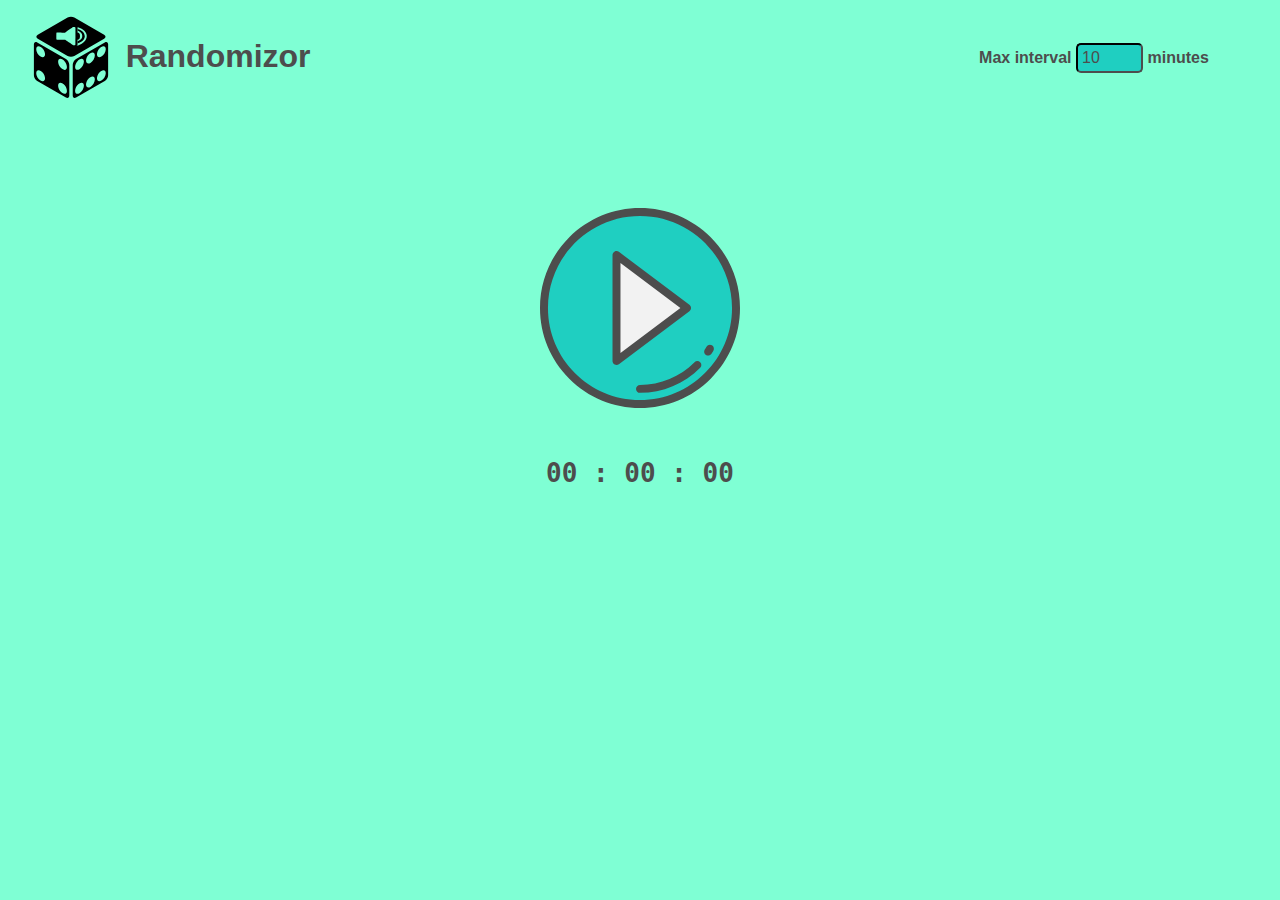
==== index.html @ 1fad6d14 "Fix logos.js in index.html" ====
<!DOCTYPE html>
<html lang="en">
<head>
    <meta charset="UTF-8">
    <meta http-equiv="X-UA-Compatible" content="IE=edge">
    <meta name="viewport" content="width=device-width, initial-scale=1.0">
    <title>Randomizor</title>
    <link rel="shortcut icon" href="./vectors/websiteLogo2.svg"/>

    <link rel="stylesheet" href="style.css"/>

    <script src="./javascript/dataBase.js" defer></script>
    <script src="./javascript/logos.js" defer></script>
    <script src="./javascript/AudioPlayer.js" defer></script>
    <script src="./javascript/main.js" defer></script>
    
</head>

<body>
    <div id="pageHead">
        <div id="leftBlock">
            <svg id="websiteLogo" width="368.64pt" height="368.64pt" viewBox="0 0 368.64 368.64">
                <path id="shape0" transform="matrix(0.72 0 0 0.72 47.52432 32.23008)" fill="#000000" stroke="#000000" stroke-opacity="0" stroke-width="7.83" stroke-linecap="square" stroke-linejoin="bevel" d="M189.754 0C183.578 0 177.401 1.384 172.617 4.152L19.864 92.512C10.294 98.048 10.294 106.802 19.864 112.338L172.617 200.698C182.187 206.234 197.32 206.234 206.889 200.698L359.642 112.338C369.212 106.803 369.212 98.048 359.642 92.513L206.889 4.153C202.104 1.383 195.929 -1.42109e-14 189.754 0ZM213.51 55.2793C220.154 54.4161 213.756 53.3803 225.494 53.736C281.739 68.7347 290.674 124.321 223.619 148.486C220.005 148.031 216.212 145.458 213.444 143.497C209.857 146.322 205.118 147.097 200.838 145.625C187.351 136.92 180.614 131.61 160.213 118.353C153.212 118.339 152.615 117.808 134.9 118.385C110.659 118.681 116.971 116.296 115.032 113.957C115.167 95.3742 114.836 97.948 115.032 88.4311C116.039 83.2369 112.438 79.4541 124.159 80.7032C125.842 79.9943 140.529 81.817 159.244 81.486C180.965 66.3302 192.904 58.6962 199.917 53.1268C207.614 50.8455 213.215 55.3 213.51 55.2793ZM9.664 129.076C3.911 128.921 0 133.412 0 141.356L0 299.052C0 310.104 7.57 323.215 17.14 328.742L164.07 413.59C173.64 419.116 181.21 414.746 181.21 403.695L181.21 245.996C181.21 234.944 173.64 221.836 164.07 216.308L17.14 131.461C14.45 129.906 11.915 129.134 9.664 129.074ZM370.437 129.078C368.187 129.138 365.654 129.908 362.963 131.463L216.028 216.31C206.458 221.837 198.888 234.948 198.888 246L198.888 403.7C198.888 414.75 206.458 419.118 216.028 413.59L362.964 328.746C372.534 323.219 380.101 310.11 380.101 299.058L380.101 141.358C380.101 133.416 376.191 128.926 370.437 129.08ZM23.291 151.006C30.2579 150.523 38.8617 155.47 45.8455 163.975C52.8293 172.479 57.126 183.242 57.109 192.189C57.1184 201.133 52.8319 206.923 45.8664 207.374C38.9009 207.825 30.3164 202.868 23.351 194.375C16.3856 185.881 12.0993 175.142 12.109 166.209C12.0924 157.28 16.3534 151.487 23.291 151.006ZM356.811 151.006C363.749 151.487 368.011 157.28 367.994 166.209C367.979 180.013 357.91 197.001 345.494 204.169C333.078 211.337 323.009 205.976 322.994 192.189C322.977 183.242 327.274 172.479 334.258 163.975C341.241 155.47 349.845 150.523 356.812 151.006ZM300.811 183.338C307.749 183.819 312.011 189.612 311.994 198.541C311.979 212.345 301.91 229.333 289.494 236.501C277.078 243.669 267.009 238.308 266.994 224.521C266.977 215.574 271.274 204.811 278.258 196.307C285.241 187.802 293.845 182.855 300.812 183.338ZM135.291 215.67C142.258 215.187 150.861 220.135 157.845 228.639C164.828 237.144 169.125 247.906 169.108 256.853C169.117 265.797 164.831 271.587 157.865 272.038C150.9 272.489 142.315 267.532 135.35 259.039C128.385 250.545 124.098 239.806 124.108 230.873C124.091 221.944 128.352 216.151 135.29 215.67ZM244.811 215.67C251.749 216.151 256.011 221.944 255.994 230.873C255.979 244.677 245.91 261.665 233.494 268.833C221.078 276.001 211.009 270.64 210.994 256.853C210.977 247.906 215.274 237.143 222.258 228.639C229.241 220.134 237.845 215.187 244.812 215.67ZM23.292 273.716C30.259 273.233 38.8628 278.181 45.8463 286.686C52.8299 295.191 57.1263 305.953 57.109 314.9C57.1184 323.844 52.8319 329.634 45.8664 330.085C38.9009 330.536 30.3164 325.579 23.351 317.086C16.3856 308.592 12.0993 297.853 12.109 288.92C12.0921 279.991 16.3531 274.197 23.291 273.716ZM356.812 273.716C363.75 274.197 368.011 279.991 367.994 288.92C367.979 302.724 357.91 319.712 345.494 326.88C333.078 334.048 323.009 328.687 322.994 314.9C322.977 305.953 327.273 295.19 334.257 286.685C341.241 278.18 349.845 273.233 356.812 273.716ZM300.812 306.048C307.75 306.529 312.011 312.323 311.994 321.253C311.979 335.057 301.91 352.045 289.494 359.213C277.078 366.381 267.009 361.02 266.994 347.233C266.977 338.286 271.274 327.523 278.258 319.019C285.241 310.514 293.845 305.567 300.812 306.05ZM135.292 338.378C142.259 337.895 150.863 342.843 157.846 351.348C164.83 359.853 169.126 370.615 169.109 379.562C169.118 388.506 164.832 394.296 157.866 394.747C150.901 395.198 142.316 390.241 135.351 381.748C128.386 373.254 124.099 362.515 124.109 353.582C124.092 344.653 128.353 338.86 135.291 338.379ZM244.812 338.378C251.75 338.859 256.011 344.653 255.994 353.583C255.979 367.387 245.91 384.375 233.494 391.543C221.078 398.711 211.009 393.35 210.994 379.563C210.977 370.616 215.274 359.853 222.258 351.349C229.241 342.844 237.845 337.897 244.812 338.38Z"/>
                <path id="shape1" transform="translate(204.448054295061, 74.0938393944071)" fill="none" stroke="#000000" stroke-width="7.8336" stroke-linecap="square" stroke-linejoin="miter" stroke-miterlimit="2" d="M0.107972 0L0 61.3433"/><path id="shape2" transform="translate(207.55610095864, 94.4044248101122)" fill="none" stroke="#000000" stroke-width="7.8336" stroke-linecap="square" stroke-linejoin="bevel" d="M0.00653283 0C8.28246 0.200415 7.6193 18.4845 0.257358 18.7226C0.238861 18.6877 -0.0463704 6.30272 0.00653283 0Z"/>
                <path id="shape3" transform="translate(208.228807225815, 77.0039307387558)" fill="#000000" fill-rule="evenodd" d="M0.381842 0L0.381842 6.36396C13.7208 11.8213 17.3557 18.6585 17.5645 25.4558C17.7438 30.1233 18.443 38.4018 0.381842 45.9478L0 53.8391C26.8237 43.0384 25.7532 33.4186 26.9832 26.7286C25.877 20.9139 25.6287 7.09795 0.381842 0Z"/>
                <rect id="secretButton" x="0" y="0" width="260pt" height="260pt" style="fill-opacity:0;"></rect>
            </svg>
            <h1>Randomizor</h1>
        </div>

        <label id="rightBlock" for="interval">Max interval <input type="number" id="interval" name="interval" min="1" max="10" value="10"> minutes</label>
    </div>

    <div id="button">
        <div id="playLogo"></div>
        <div id="pauseLogo"></div>
    </div>
    
    <div id="timer">00 : 00 : 00</div>

    

    


</body>
</html>
---- style.css ----
* {
    color: #4D4D4D;
    font-size: medium;
    font-family: Arial, Helvetica, sans-serif;
    background-color: aquamarine;
}

#button {
    display: flex;
    justify-content: center;
}

.pause {
    display: none;
}

.play {
    display: block;
}

#pageHead {
    display: flex;
    flex-wrap: wrap;
    justify-content: space-between;
    margin-bottom: 100px;
}

#websiteLogo {
    width: 100px;
    height: 100px;
    margin-right: 5px;
}

h1 {
    font-size: xx-large;
    margin-top: 30px;
}

#timer {
    text-align: center;
    margin-top: 50px;
    font-size: xx-large;
    font-weight: 600;
    font-family: monospace;
}

#leftBlock {
    display: flex;
    flex-wrap: wrap;
    justify-content: start;
    margin-left: 1%;
}

#rightBlock {
    margin: auto 5%;
}

input[type=number] {
    background-color: #1FCFC1;
    border-color: #4D4D4D;
    border-radius: 5px;
    border-width: 2px;
    padding: 4px;
}

label {
    font-weight: bold;
}
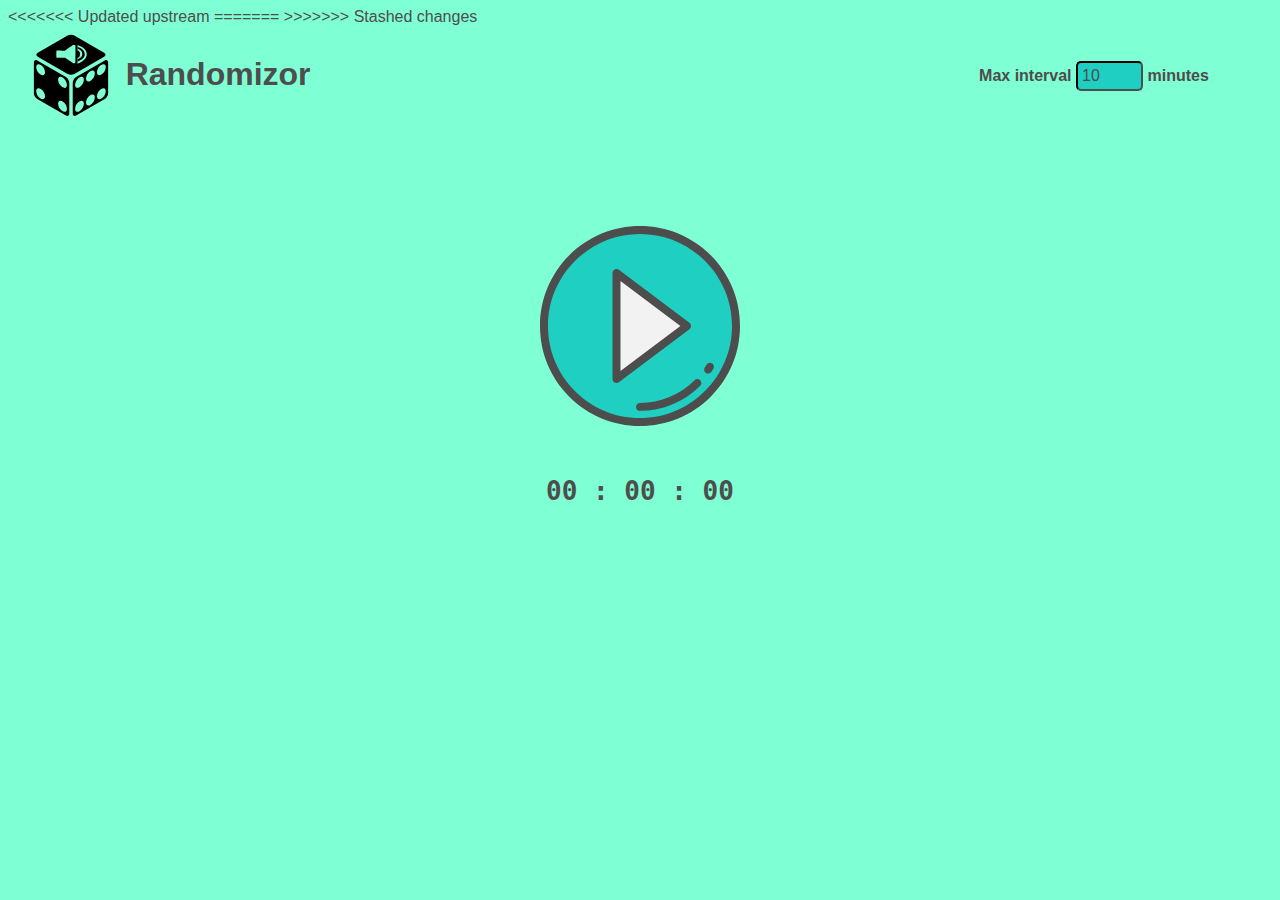
==== commit c6b0324b: "playlist manager (not finished)" ====
--- a/index.html
+++ b/index.html
@@ -9,10 +9,17 @@
 
     <link rel="stylesheet" href="style.css"/>
 
+<<<<<<< Updated upstream
     <script src="./javascript/dataBase.js" defer></script>
     <script src="./javascript/logos.js" defer></script>
     <script src="./javascript/AudioPlayer.js" defer></script>
     <script src="./javascript/main.js" defer></script>
+=======
+    <script src="javascript/DataBase.js" defer></script>
+    <script src="javascript/Playlist.js" defer></script>
+    <script src="javascript/AudioPlayer.js" defer></script>
+    <script src="javascript/main.js" defer></script>
+>>>>>>> Stashed changes
     
 </head>
 
@@ -31,12 +38,20 @@
         <label id="rightBlock" for="interval">Max interval <input type="number" id="interval" name="interval" min="1" max="10" value="10"> minutes</label>
     </div>
 
-    <div id="button">
-        <div id="playLogo"></div>
-        <div id="pauseLogo"></div>
+    <div id="main">
+
+        <div id="button">
+            <div id="playLogo"></div>
+            <div id="pauseLogo"></div>
+        </div>
+    
+    
+        <div id="timer">00 : 00 : 00</div>
     </div>
-    
-    <div id="timer">00 : 00 : 00</div>
+
+    <div id="playlistPage">
+        <table><tbody id="playlist"></tbody></table>
+    </div>
 
     
 
--- a/style.css
+++ b/style.css
@@ -65,4 +65,18 @@
 
 label {
     font-weight: bold;
+}
+
+table {
+    width: 100%;
+}
+
+tr {
+    display: flex;
+    flex-wrap: wrap;
+    justify-content: space-evenly;
+}
+
+td {
+    margin: auto;
 }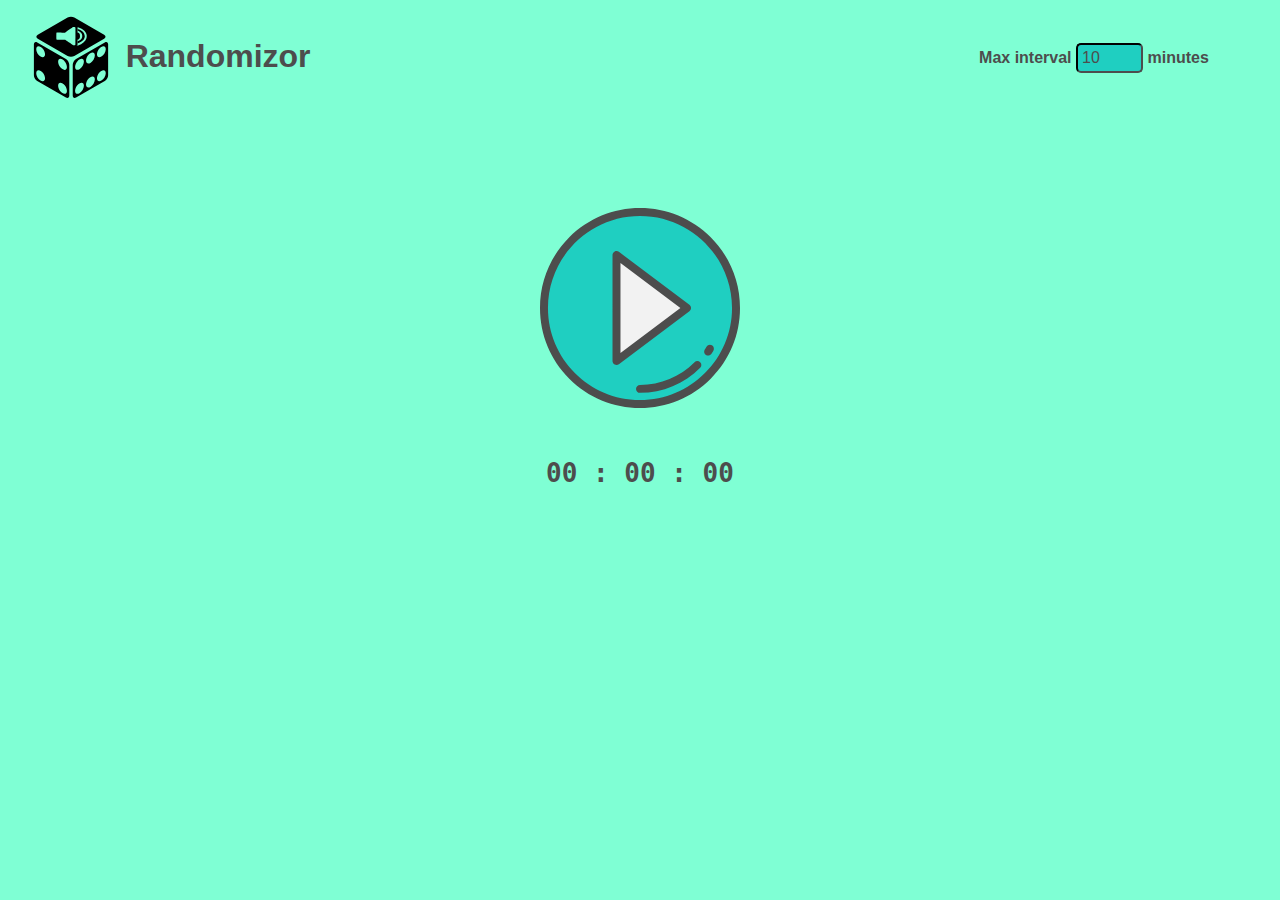
==== commit 3326d0aa: "playlist manager (not finished)" ====
--- a/index.html
+++ b/index.html
@@ -9,17 +9,11 @@
 
     <link rel="stylesheet" href="style.css"/>
 
-<<<<<<< Updated upstream
     <script src="./javascript/dataBase.js" defer></script>
+    <script src="./javascript/Playlist.js" defer></script>
     <script src="./javascript/logos.js" defer></script>
     <script src="./javascript/AudioPlayer.js" defer></script>
     <script src="./javascript/main.js" defer></script>
-=======
-    <script src="javascript/DataBase.js" defer></script>
-    <script src="javascript/Playlist.js" defer></script>
-    <script src="javascript/AudioPlayer.js" defer></script>
-    <script src="javascript/main.js" defer></script>
->>>>>>> Stashed changes
     
 </head>
 
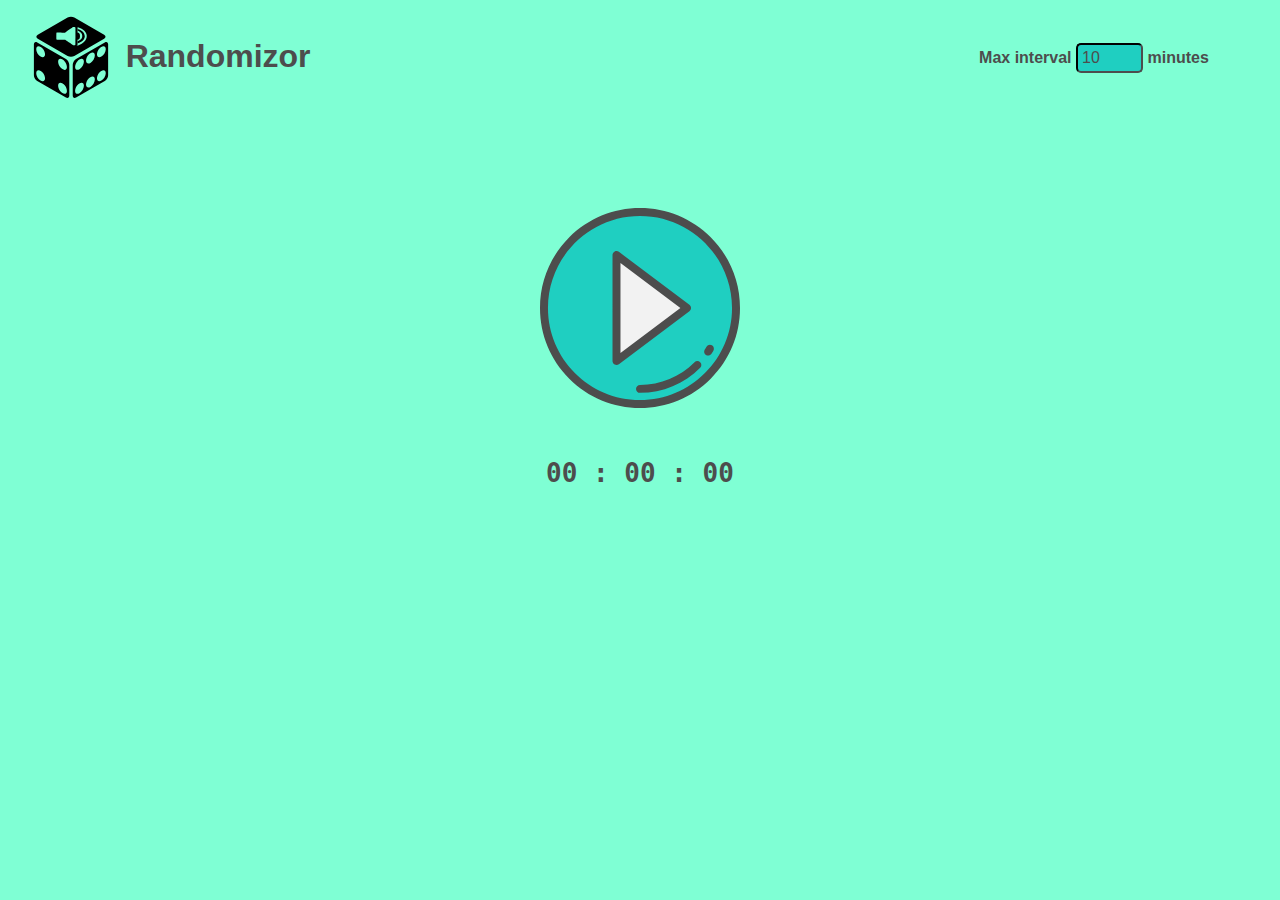
==== commit d061de60: "Refactor javascript codebase" ====
--- a/index.html
+++ b/index.html
@@ -10,9 +10,10 @@
     <link rel="stylesheet" href="style.css"/>
 
     <script src="./javascript/dataBase.js" defer></script>
-    <script src="./javascript/Playlist.js" defer></script>
+    <script src="./javascript/disable.js" defer></script>
     <script src="./javascript/logos.js" defer></script>
     <script src="./javascript/AudioPlayer.js" defer></script>
+    <script src="./javascript/Playlist.js" defer></script>
     <script src="./javascript/main.js" defer></script>
     
 </head>
--- a/style.css
+++ b/style.css
@@ -2,7 +2,7 @@
     color: #4D4D4D;
     font-size: medium;
     font-family: Arial, Helvetica, sans-serif;
-    background-color: aquamarine;
+    background-color: #7fffd4;
 }
 
 #button {
@@ -74,9 +74,27 @@
 tr {
     display: flex;
     flex-wrap: wrap;
-    justify-content: space-evenly;
+    justify-content: space-between;
+    padding: 15px;
 }
 
-td {
-    margin: auto;
-}+
+audio {
+    width: 1000px;
+}
+
+button {
+    border-radius: 5px;
+    border-width: 1px;
+    padding: 5px;
+}
+
+tr:nth-child(odd) {
+    background: #71f1c6;
+}
+
+#playlistPage {
+    width: 100%;
+    position: absolute;
+    top: 100%;
+}
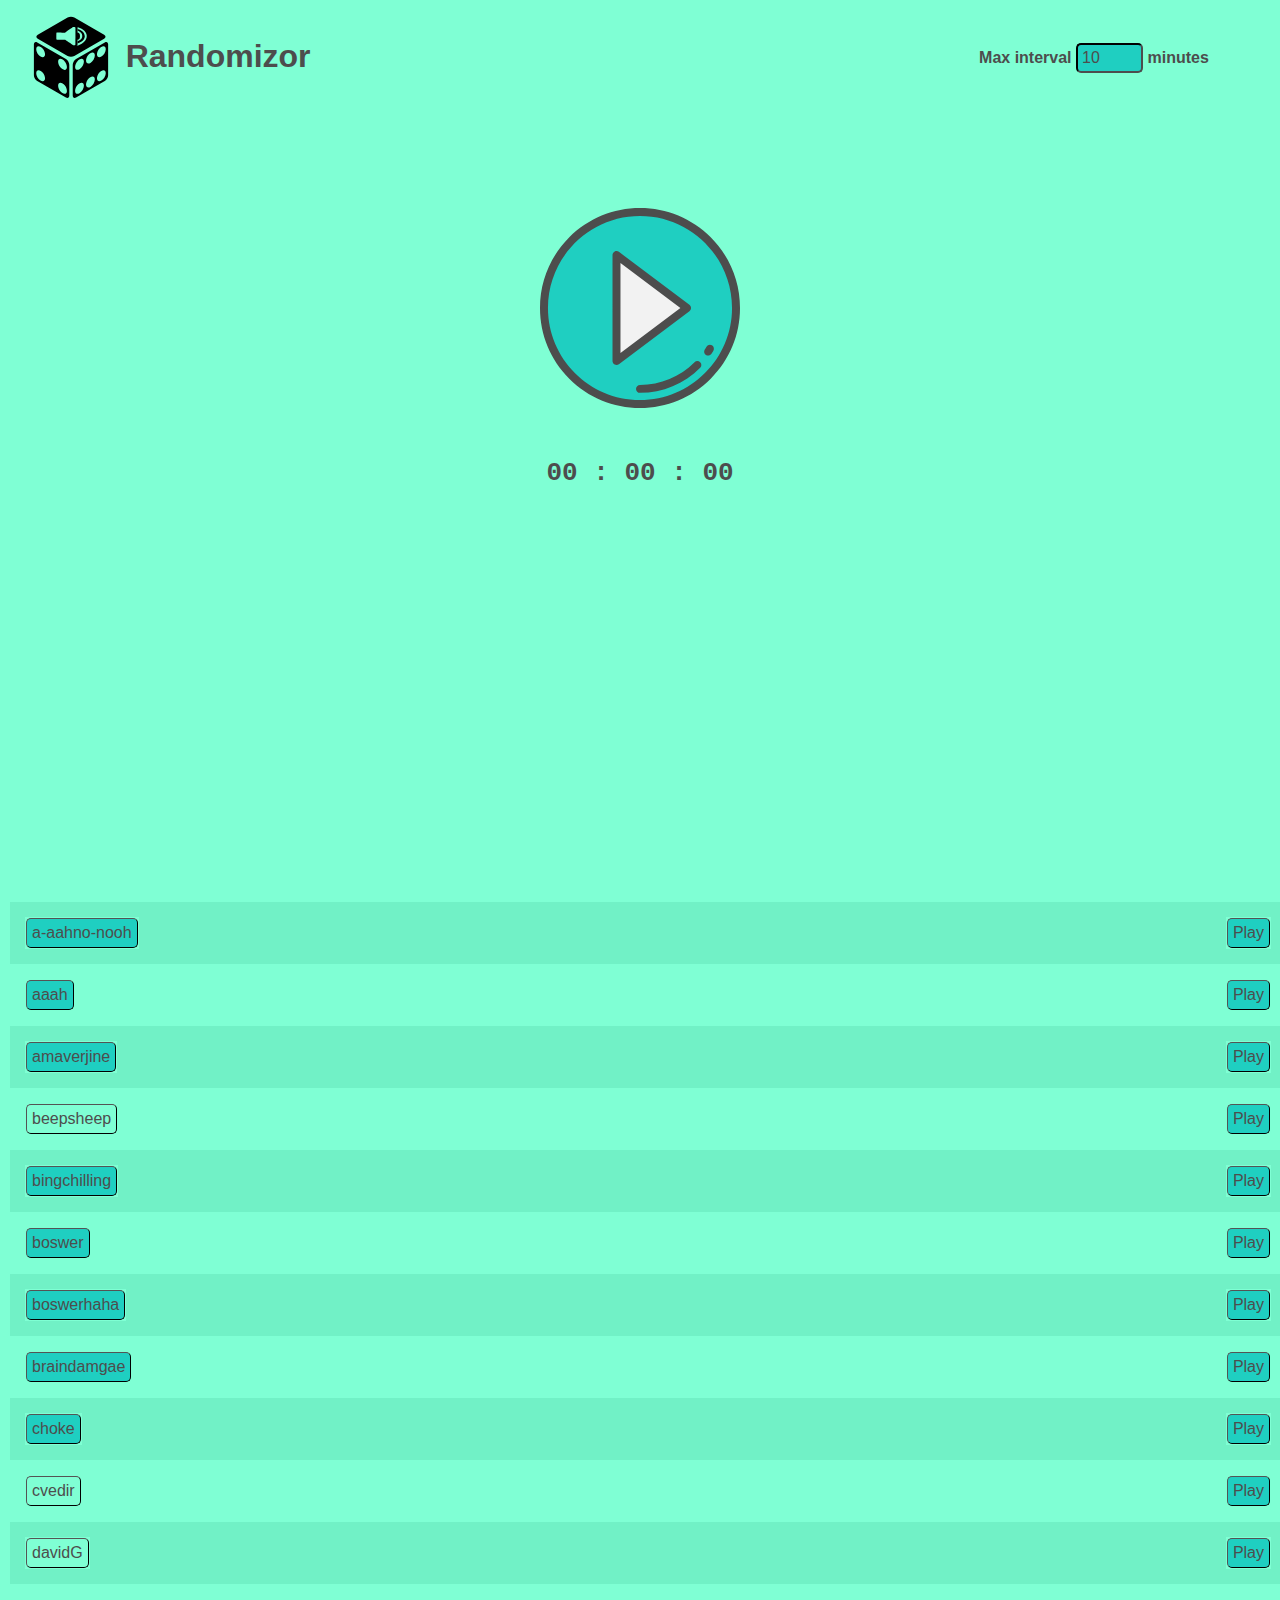
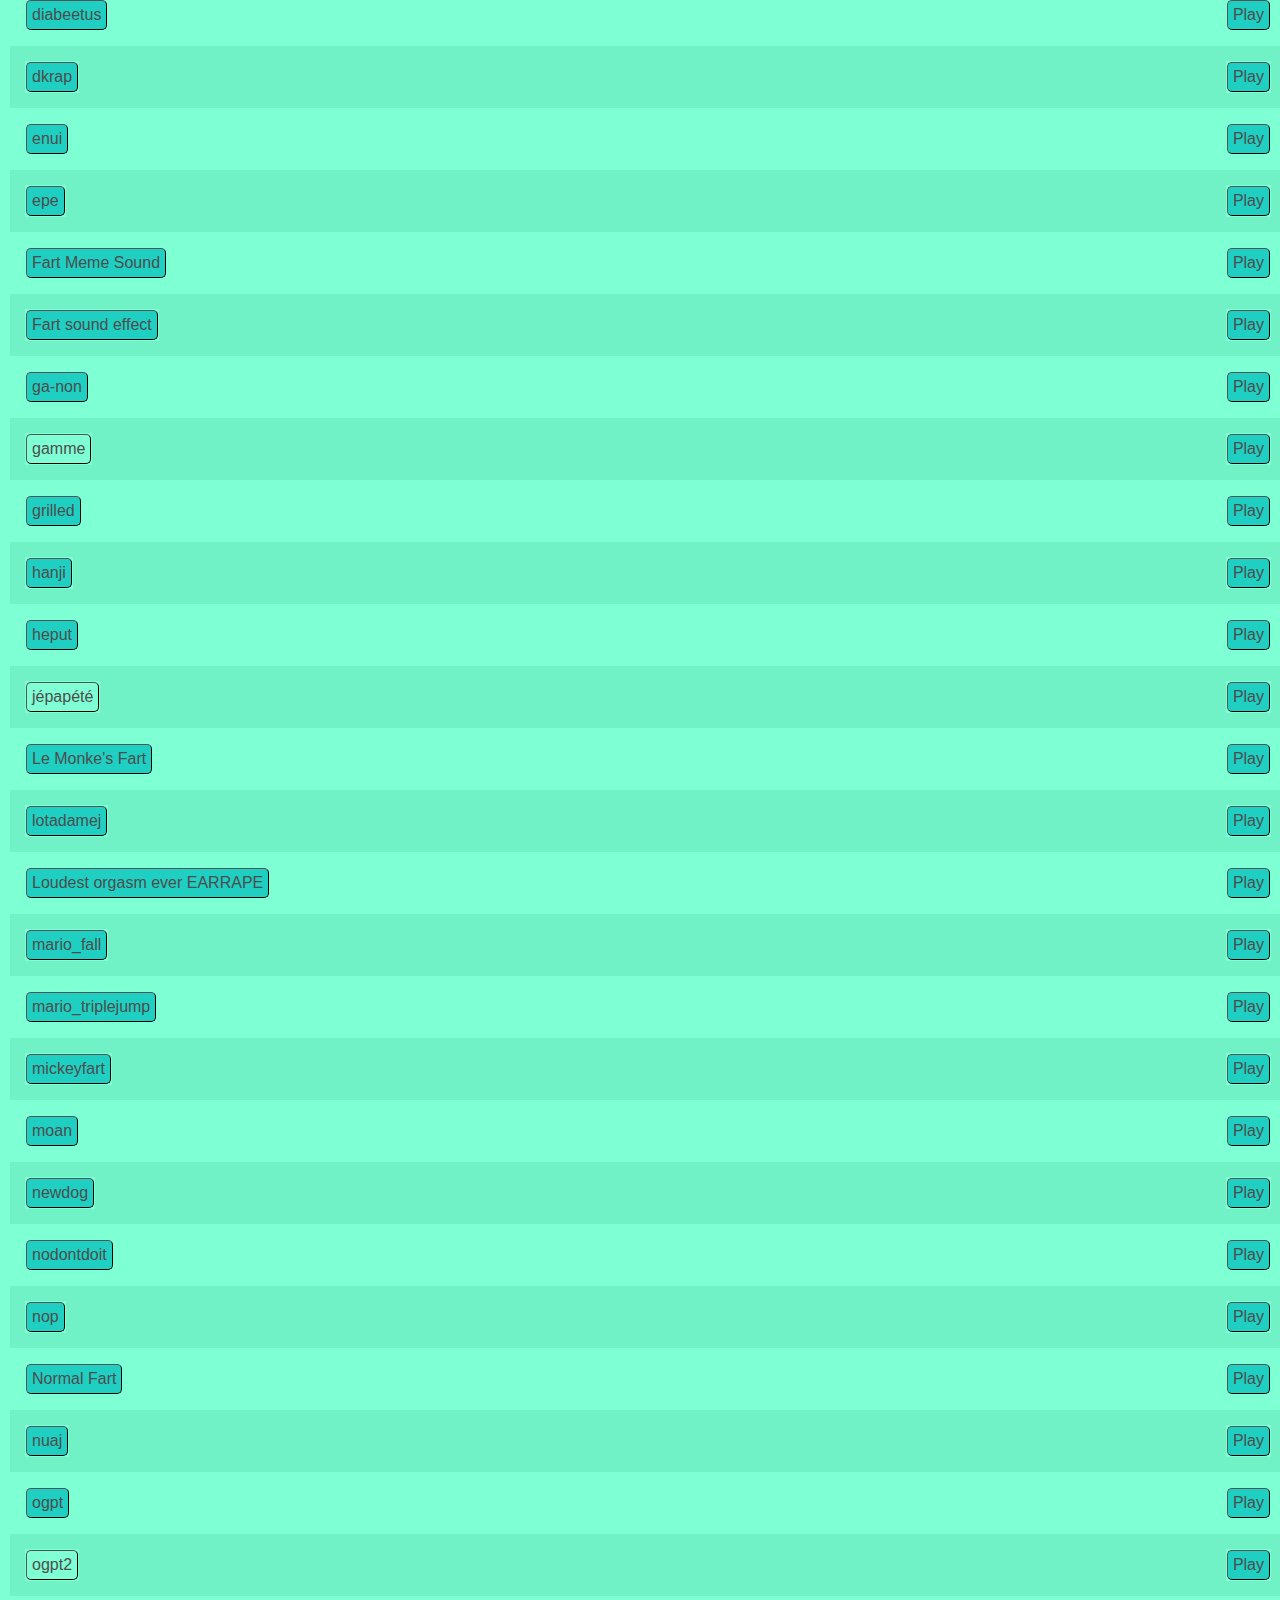
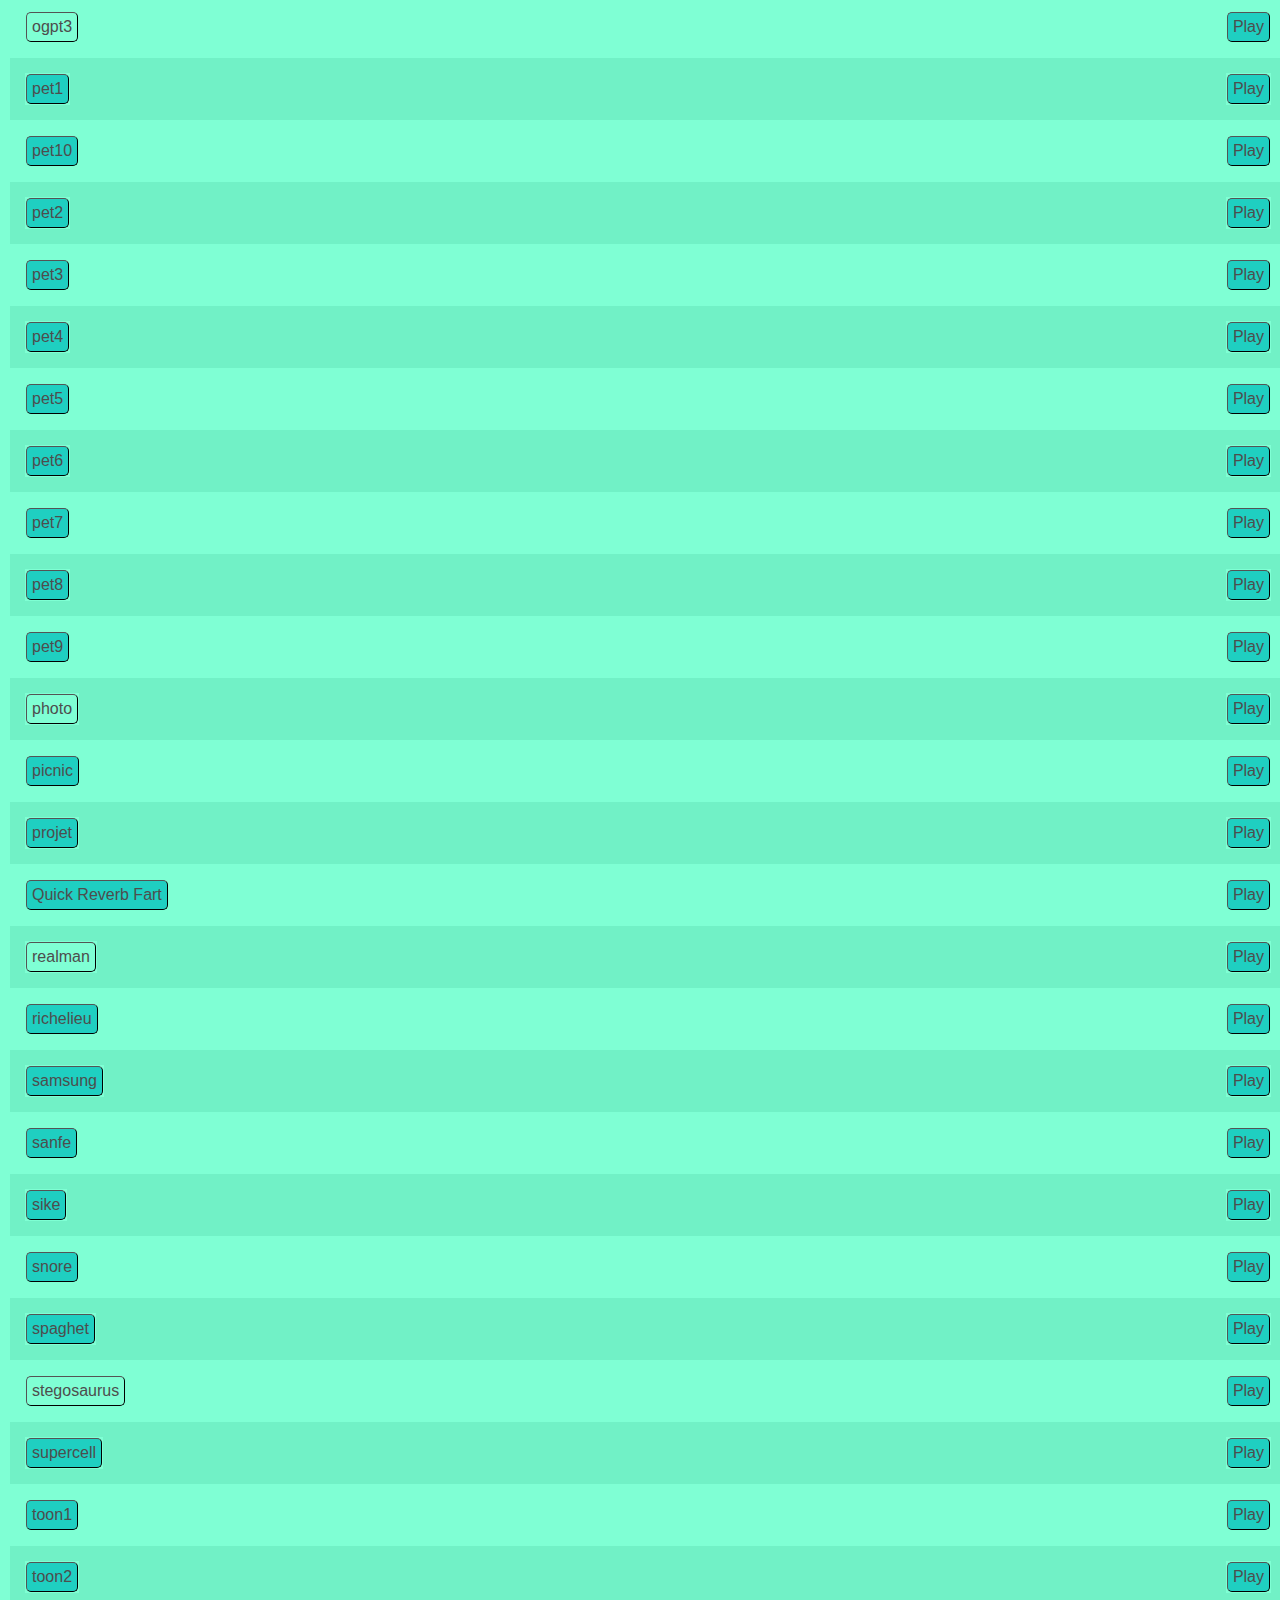
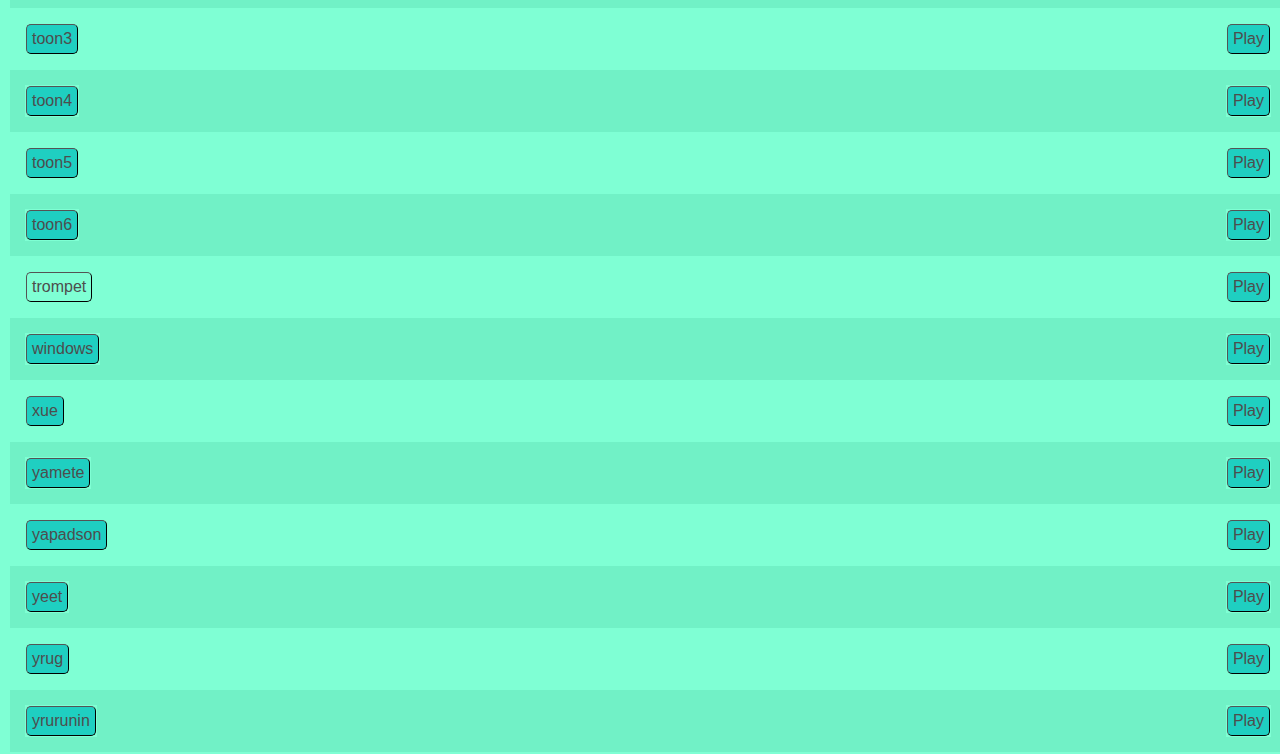
==== commit d6287589: "Add support for creation of playlists" ====
--- a/index.html
+++ b/index.html
@@ -9,8 +9,8 @@
 
     <link rel="stylesheet" href="style.css"/>
 
-    <script src="./javascript/dataBase.js" defer></script>
-    <script src="./javascript/disable.js" defer></script>
+    <script src="./javascript/audioNames.js" defer></script>
+    <script src="./javascript/playlists.js" defer></script>
     <script src="./javascript/logos.js" defer></script>
     <script src="./javascript/AudioPlayer.js" defer></script>
     <script src="./javascript/Playlist.js" defer></script>
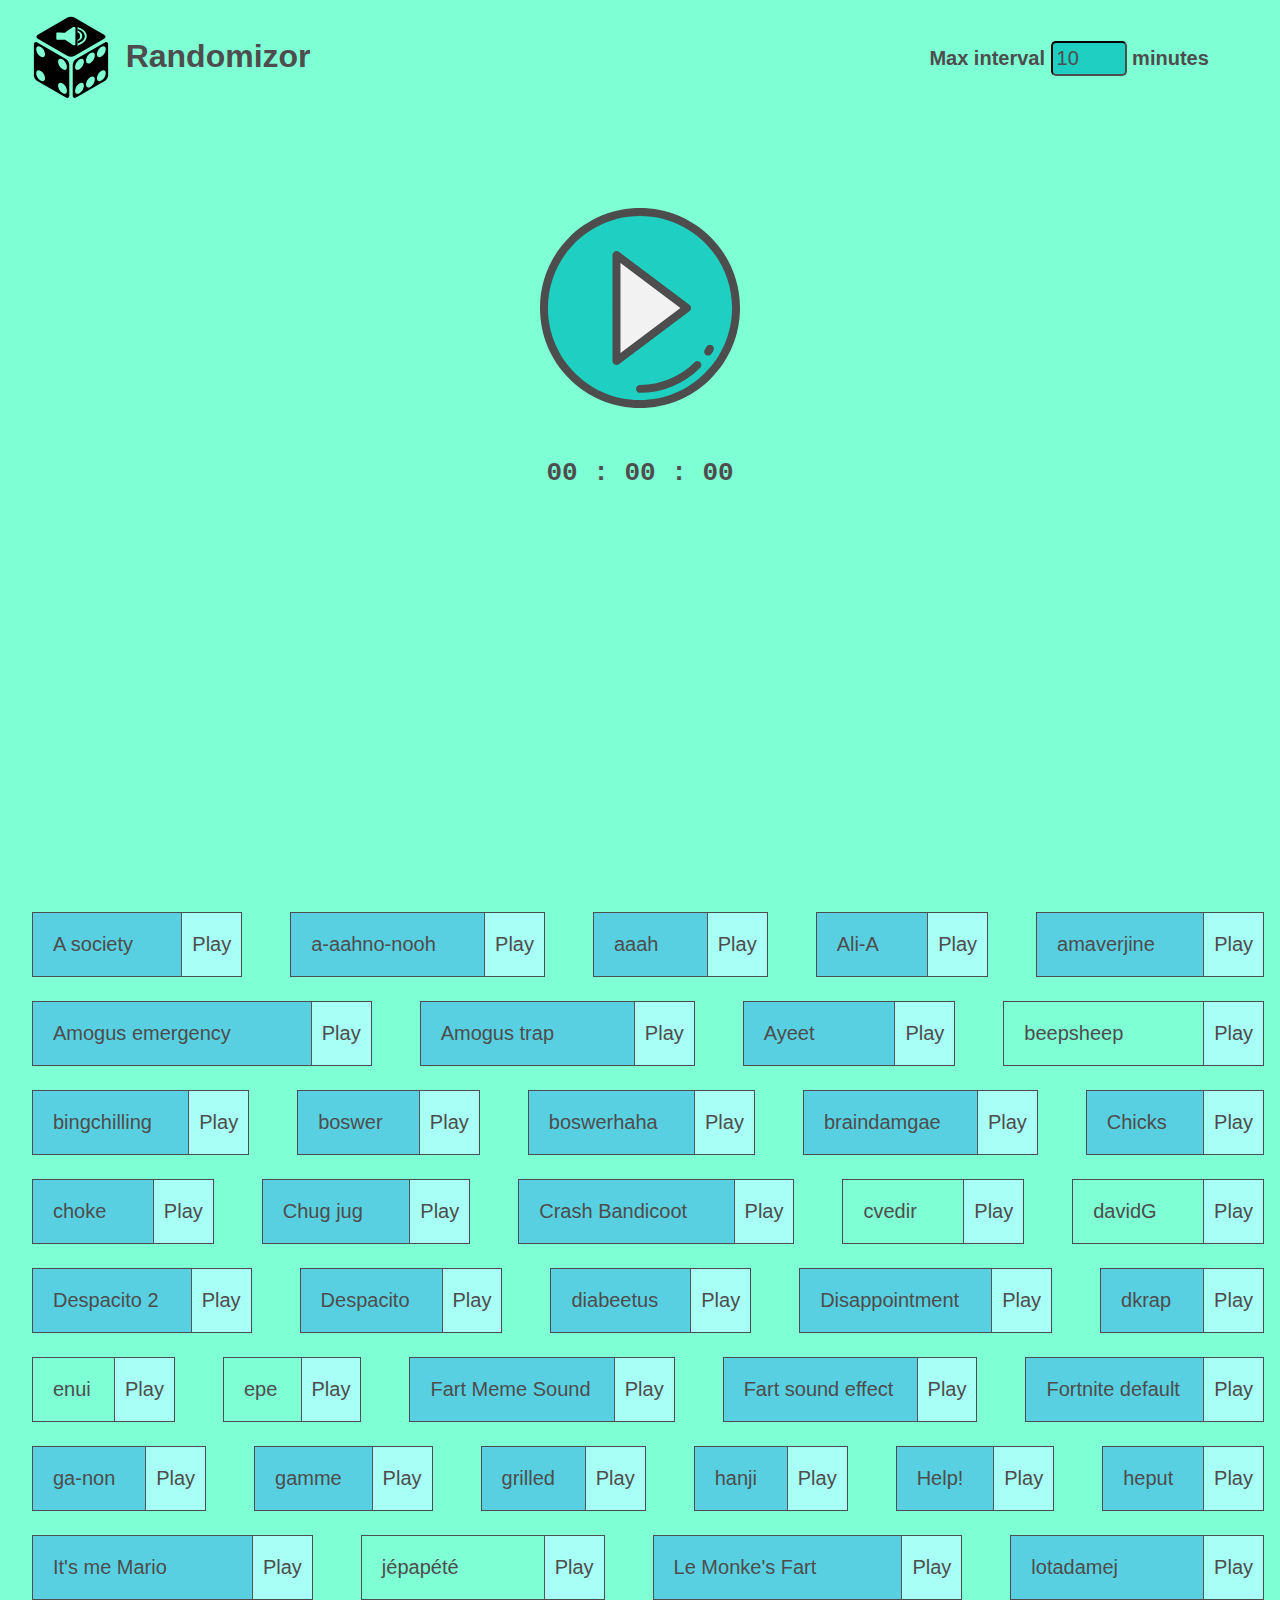
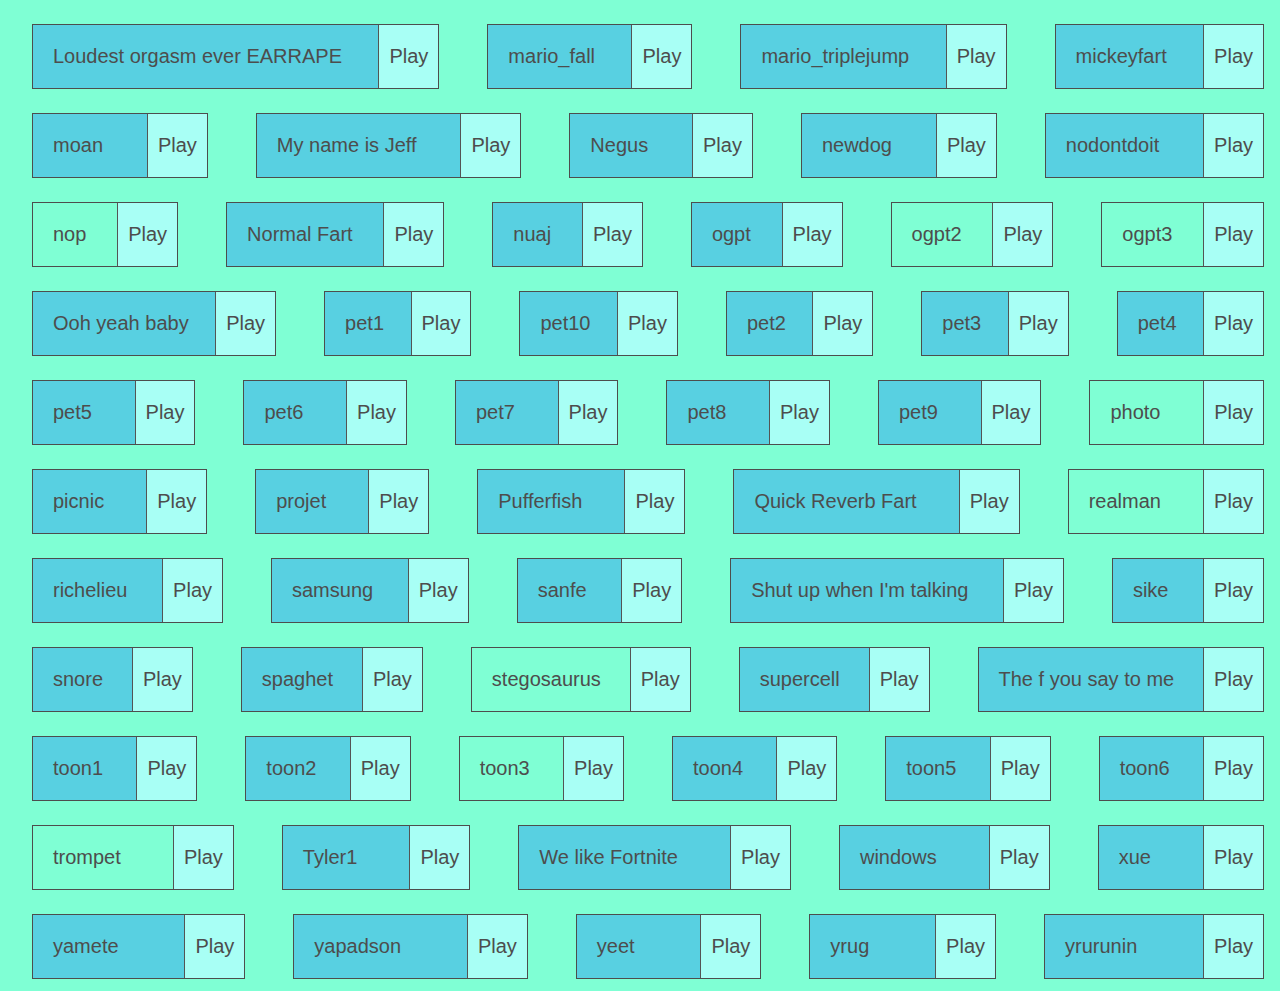
==== commit 69b017f1: "Revisit audioList design" ====
--- a/index.html
+++ b/index.html
@@ -45,7 +45,9 @@
     </div>
 
     <div id="playlistPage">
-        <table><tbody id="playlist"></tbody></table>
+        <div id="audioList">
+
+        </div>
     </div>
 
     
--- a/style.css
+++ b/style.css
@@ -1,6 +1,6 @@
 * {
     color: #4D4D4D;
-    font-size: medium;
+    font-size: 20px;
     font-family: Arial, Helvetica, sans-serif;
     background-color: #7fffd4;
 }
@@ -67,34 +67,41 @@
     font-weight: bold;
 }
 
-table {
-    width: 100%;
+#audioList {
+    display: flex;
+    flex-wrap: wrap;
 }
 
-tr {
+.audioListElement {
+    flex: 1 0 auto;
     display: flex;
-    flex-wrap: wrap;
-    justify-content: space-between;
-    padding: 15px;
+    border: 1px solid #4D4D4D;
+    margin: 12px 24px;
 }
 
+.audioListElement .toggle{
+    flex: 1;
+    background-color: transparent;
+    padding: 20px;
+}
 
-audio {
-    width: 1000px;
+.audioListElement .play {
+    background-color: rgb(168, 255, 245);
+}
+
+.audioListElement button {
+    border-radius: 0;
+    border-width: 0 0 0 1px;
 }
 
 button {
     border-radius: 5px;
     border-width: 1px;
-    padding: 5px;
-}
-
-tr:nth-child(odd) {
-    background: #71f1c6;
+    padding: 10px;
 }
 
 #playlistPage {
     width: 100%;
     position: absolute;
     top: 100%;
-}
+}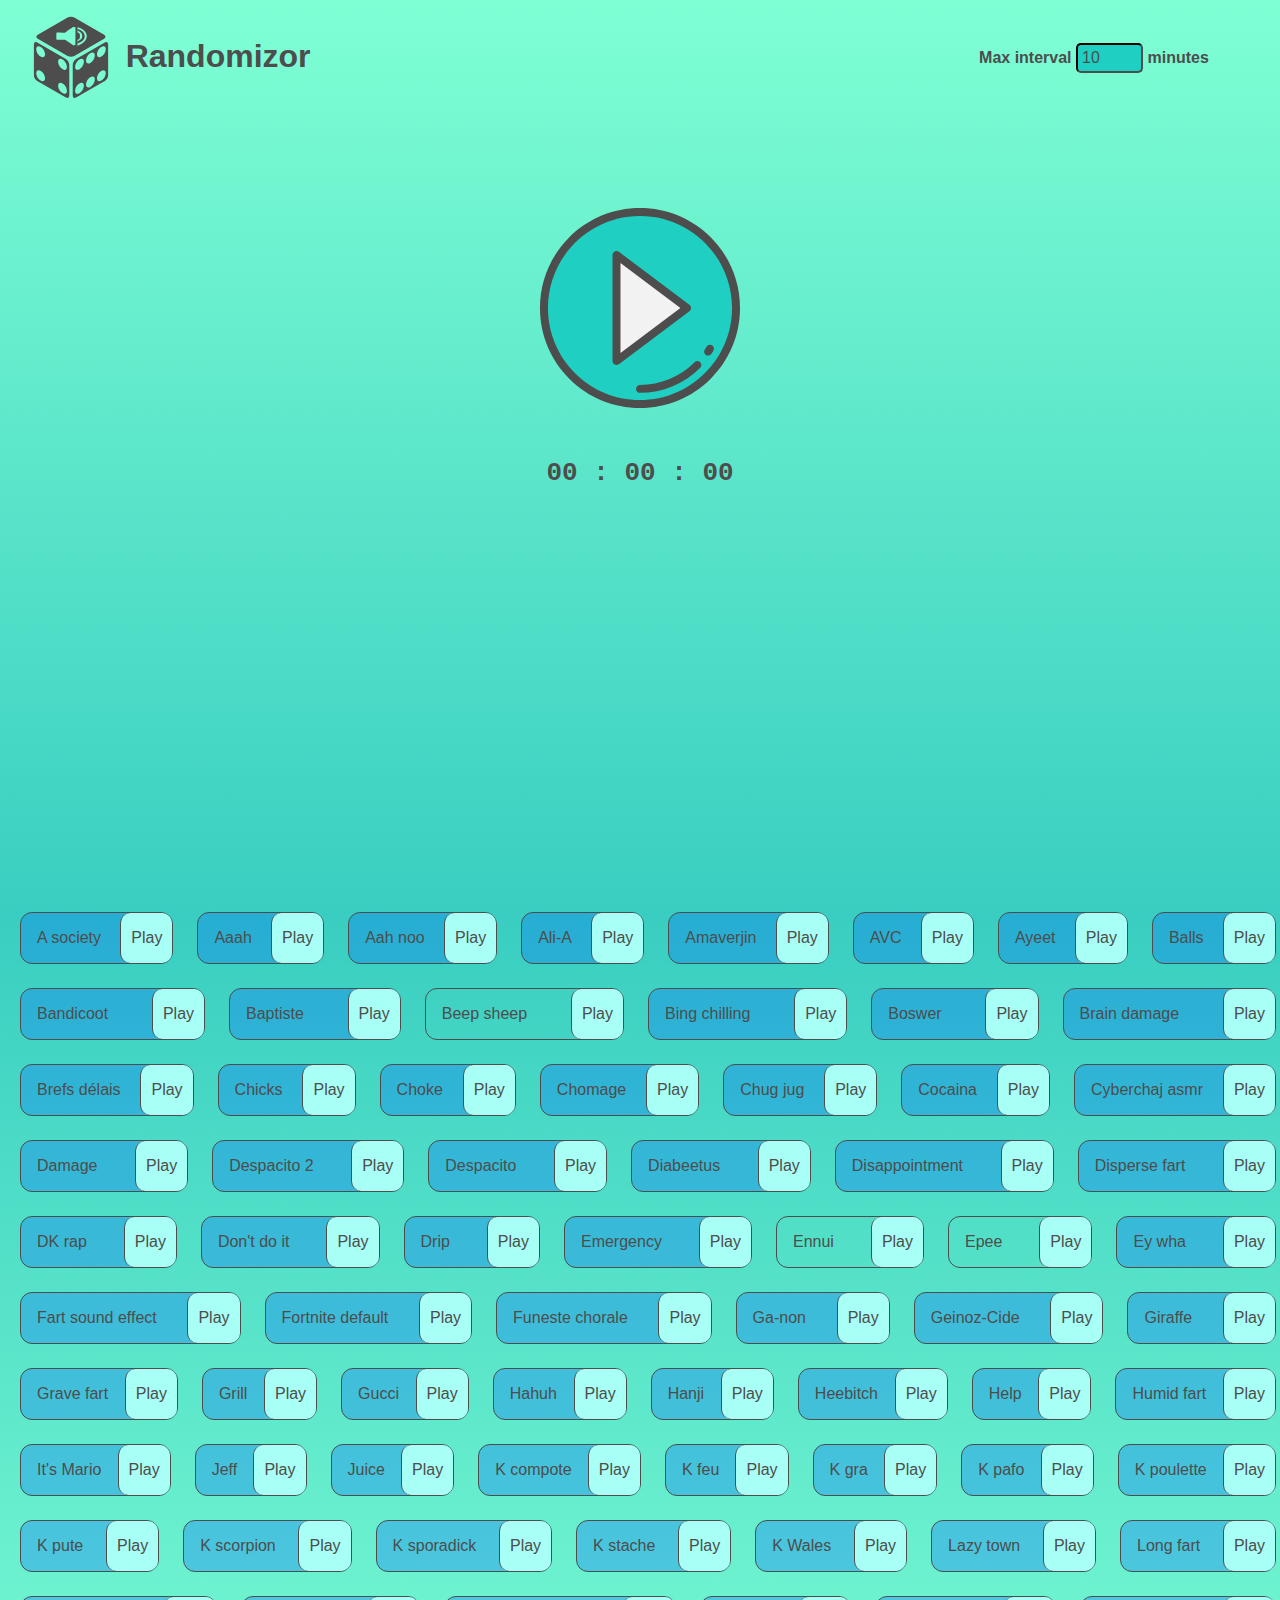
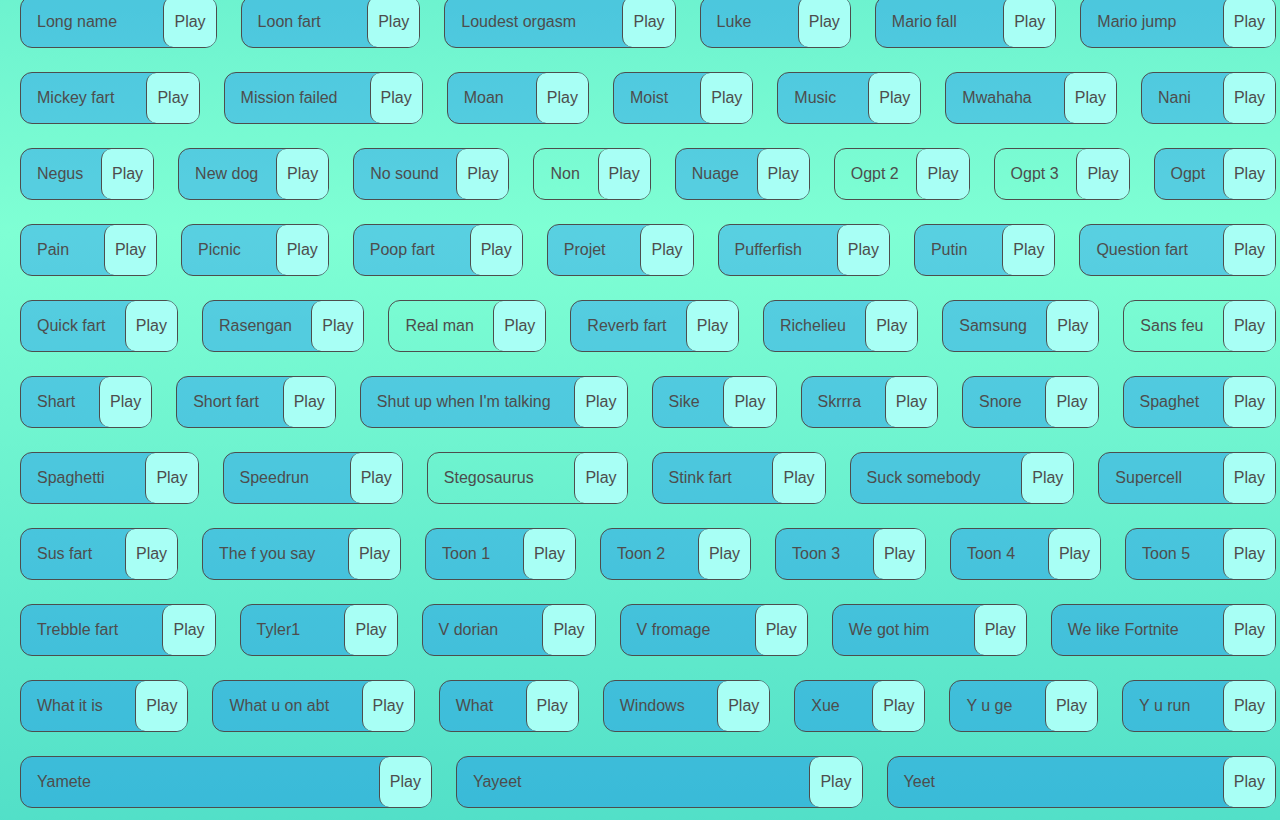
==== commit f24aaaad: "website logo color fixed" ====
--- a/index.html
+++ b/index.html
@@ -22,9 +22,9 @@
     <div id="pageHead">
         <div id="leftBlock">
             <svg id="websiteLogo" width="368.64pt" height="368.64pt" viewBox="0 0 368.64 368.64">
-                <path id="shape0" transform="matrix(0.72 0 0 0.72 47.52432 32.23008)" fill="#000000" stroke="#000000" stroke-opacity="0" stroke-width="7.83" stroke-linecap="square" stroke-linejoin="bevel" d="M189.754 0C183.578 0 177.401 1.384 172.617 4.152L19.864 92.512C10.294 98.048 10.294 106.802 19.864 112.338L172.617 200.698C182.187 206.234 197.32 206.234 206.889 200.698L359.642 112.338C369.212 106.803 369.212 98.048 359.642 92.513L206.889 4.153C202.104 1.383 195.929 -1.42109e-14 189.754 0ZM213.51 55.2793C220.154 54.4161 213.756 53.3803 225.494 53.736C281.739 68.7347 290.674 124.321 223.619 148.486C220.005 148.031 216.212 145.458 213.444 143.497C209.857 146.322 205.118 147.097 200.838 145.625C187.351 136.92 180.614 131.61 160.213 118.353C153.212 118.339 152.615 117.808 134.9 118.385C110.659 118.681 116.971 116.296 115.032 113.957C115.167 95.3742 114.836 97.948 115.032 88.4311C116.039 83.2369 112.438 79.4541 124.159 80.7032C125.842 79.9943 140.529 81.817 159.244 81.486C180.965 66.3302 192.904 58.6962 199.917 53.1268C207.614 50.8455 213.215 55.3 213.51 55.2793ZM9.664 129.076C3.911 128.921 0 133.412 0 141.356L0 299.052C0 310.104 7.57 323.215 17.14 328.742L164.07 413.59C173.64 419.116 181.21 414.746 181.21 403.695L181.21 245.996C181.21 234.944 173.64 221.836 164.07 216.308L17.14 131.461C14.45 129.906 11.915 129.134 9.664 129.074ZM370.437 129.078C368.187 129.138 365.654 129.908 362.963 131.463L216.028 216.31C206.458 221.837 198.888 234.948 198.888 246L198.888 403.7C198.888 414.75 206.458 419.118 216.028 413.59L362.964 328.746C372.534 323.219 380.101 310.11 380.101 299.058L380.101 141.358C380.101 133.416 376.191 128.926 370.437 129.08ZM23.291 151.006C30.2579 150.523 38.8617 155.47 45.8455 163.975C52.8293 172.479 57.126 183.242 57.109 192.189C57.1184 201.133 52.8319 206.923 45.8664 207.374C38.9009 207.825 30.3164 202.868 23.351 194.375C16.3856 185.881 12.0993 175.142 12.109 166.209C12.0924 157.28 16.3534 151.487 23.291 151.006ZM356.811 151.006C363.749 151.487 368.011 157.28 367.994 166.209C367.979 180.013 357.91 197.001 345.494 204.169C333.078 211.337 323.009 205.976 322.994 192.189C322.977 183.242 327.274 172.479 334.258 163.975C341.241 155.47 349.845 150.523 356.812 151.006ZM300.811 183.338C307.749 183.819 312.011 189.612 311.994 198.541C311.979 212.345 301.91 229.333 289.494 236.501C277.078 243.669 267.009 238.308 266.994 224.521C266.977 215.574 271.274 204.811 278.258 196.307C285.241 187.802 293.845 182.855 300.812 183.338ZM135.291 215.67C142.258 215.187 150.861 220.135 157.845 228.639C164.828 237.144 169.125 247.906 169.108 256.853C169.117 265.797 164.831 271.587 157.865 272.038C150.9 272.489 142.315 267.532 135.35 259.039C128.385 250.545 124.098 239.806 124.108 230.873C124.091 221.944 128.352 216.151 135.29 215.67ZM244.811 215.67C251.749 216.151 256.011 221.944 255.994 230.873C255.979 244.677 245.91 261.665 233.494 268.833C221.078 276.001 211.009 270.64 210.994 256.853C210.977 247.906 215.274 237.143 222.258 228.639C229.241 220.134 237.845 215.187 244.812 215.67ZM23.292 273.716C30.259 273.233 38.8628 278.181 45.8463 286.686C52.8299 295.191 57.1263 305.953 57.109 314.9C57.1184 323.844 52.8319 329.634 45.8664 330.085C38.9009 330.536 30.3164 325.579 23.351 317.086C16.3856 308.592 12.0993 297.853 12.109 288.92C12.0921 279.991 16.3531 274.197 23.291 273.716ZM356.812 273.716C363.75 274.197 368.011 279.991 367.994 288.92C367.979 302.724 357.91 319.712 345.494 326.88C333.078 334.048 323.009 328.687 322.994 314.9C322.977 305.953 327.273 295.19 334.257 286.685C341.241 278.18 349.845 273.233 356.812 273.716ZM300.812 306.048C307.75 306.529 312.011 312.323 311.994 321.253C311.979 335.057 301.91 352.045 289.494 359.213C277.078 366.381 267.009 361.02 266.994 347.233C266.977 338.286 271.274 327.523 278.258 319.019C285.241 310.514 293.845 305.567 300.812 306.05ZM135.292 338.378C142.259 337.895 150.863 342.843 157.846 351.348C164.83 359.853 169.126 370.615 169.109 379.562C169.118 388.506 164.832 394.296 157.866 394.747C150.901 395.198 142.316 390.241 135.351 381.748C128.386 373.254 124.099 362.515 124.109 353.582C124.092 344.653 128.353 338.86 135.291 338.379ZM244.812 338.378C251.75 338.859 256.011 344.653 255.994 353.583C255.979 367.387 245.91 384.375 233.494 391.543C221.078 398.711 211.009 393.35 210.994 379.563C210.977 370.616 215.274 359.853 222.258 351.349C229.241 342.844 237.845 337.897 244.812 338.38Z"/>
-                <path id="shape1" transform="translate(204.448054295061, 74.0938393944071)" fill="none" stroke="#000000" stroke-width="7.8336" stroke-linecap="square" stroke-linejoin="miter" stroke-miterlimit="2" d="M0.107972 0L0 61.3433"/><path id="shape2" transform="translate(207.55610095864, 94.4044248101122)" fill="none" stroke="#000000" stroke-width="7.8336" stroke-linecap="square" stroke-linejoin="bevel" d="M0.00653283 0C8.28246 0.200415 7.6193 18.4845 0.257358 18.7226C0.238861 18.6877 -0.0463704 6.30272 0.00653283 0Z"/>
-                <path id="shape3" transform="translate(208.228807225815, 77.0039307387558)" fill="#000000" fill-rule="evenodd" d="M0.381842 0L0.381842 6.36396C13.7208 11.8213 17.3557 18.6585 17.5645 25.4558C17.7438 30.1233 18.443 38.4018 0.381842 45.9478L0 53.8391C26.8237 43.0384 25.7532 33.4186 26.9832 26.7286C25.877 20.9139 25.6287 7.09795 0.381842 0Z"/>
+                <path id="shape0" transform="matrix(0.72 0 0 0.72 47.52432 32.23008)" fill="#4d4d4d" stroke="#4d4d4d" stroke-opacity="0" stroke-width="7.83" stroke-linecap="square" stroke-linejoin="bevel" d="M189.754 0C183.578 0 177.401 1.384 172.617 4.152L19.864 92.512C10.294 98.048 10.294 106.802 19.864 112.338L172.617 200.698C182.187 206.234 197.32 206.234 206.889 200.698L359.642 112.338C369.212 106.803 369.212 98.048 359.642 92.513L206.889 4.153C202.104 1.383 195.929 -1.42109e-14 189.754 0ZM213.51 55.2793C220.154 54.4161 213.756 53.3803 225.494 53.736C281.739 68.7347 290.674 124.321 223.619 148.486C220.005 148.031 216.212 145.458 213.444 143.497C209.857 146.322 205.118 147.097 200.838 145.625C187.351 136.92 180.614 131.61 160.213 118.353C153.212 118.339 152.615 117.808 134.9 118.385C110.659 118.681 116.971 116.296 115.032 113.957C115.167 95.3742 114.836 97.948 115.032 88.4311C116.039 83.2369 112.438 79.4541 124.159 80.7032C125.842 79.9943 140.529 81.817 159.244 81.486C180.965 66.3302 192.904 58.6962 199.917 53.1268C207.614 50.8455 213.215 55.3 213.51 55.2793ZM9.664 129.076C3.911 128.921 0 133.412 0 141.356L0 299.052C0 310.104 7.57 323.215 17.14 328.742L164.07 413.59C173.64 419.116 181.21 414.746 181.21 403.695L181.21 245.996C181.21 234.944 173.64 221.836 164.07 216.308L17.14 131.461C14.45 129.906 11.915 129.134 9.664 129.074ZM370.437 129.078C368.187 129.138 365.654 129.908 362.963 131.463L216.028 216.31C206.458 221.837 198.888 234.948 198.888 246L198.888 403.7C198.888 414.75 206.458 419.118 216.028 413.59L362.964 328.746C372.534 323.219 380.101 310.11 380.101 299.058L380.101 141.358C380.101 133.416 376.191 128.926 370.437 129.08ZM23.291 151.006C30.2579 150.523 38.8617 155.47 45.8455 163.975C52.8293 172.479 57.126 183.242 57.109 192.189C57.1184 201.133 52.8319 206.923 45.8664 207.374C38.9009 207.825 30.3164 202.868 23.351 194.375C16.3856 185.881 12.0993 175.142 12.109 166.209C12.0924 157.28 16.3534 151.487 23.291 151.006ZM356.811 151.006C363.749 151.487 368.011 157.28 367.994 166.209C367.979 180.013 357.91 197.001 345.494 204.169C333.078 211.337 323.009 205.976 322.994 192.189C322.977 183.242 327.274 172.479 334.258 163.975C341.241 155.47 349.845 150.523 356.812 151.006ZM300.811 183.338C307.749 183.819 312.011 189.612 311.994 198.541C311.979 212.345 301.91 229.333 289.494 236.501C277.078 243.669 267.009 238.308 266.994 224.521C266.977 215.574 271.274 204.811 278.258 196.307C285.241 187.802 293.845 182.855 300.812 183.338ZM135.291 215.67C142.258 215.187 150.861 220.135 157.845 228.639C164.828 237.144 169.125 247.906 169.108 256.853C169.117 265.797 164.831 271.587 157.865 272.038C150.9 272.489 142.315 267.532 135.35 259.039C128.385 250.545 124.098 239.806 124.108 230.873C124.091 221.944 128.352 216.151 135.29 215.67ZM244.811 215.67C251.749 216.151 256.011 221.944 255.994 230.873C255.979 244.677 245.91 261.665 233.494 268.833C221.078 276.001 211.009 270.64 210.994 256.853C210.977 247.906 215.274 237.143 222.258 228.639C229.241 220.134 237.845 215.187 244.812 215.67ZM23.292 273.716C30.259 273.233 38.8628 278.181 45.8463 286.686C52.8299 295.191 57.1263 305.953 57.109 314.9C57.1184 323.844 52.8319 329.634 45.8664 330.085C38.9009 330.536 30.3164 325.579 23.351 317.086C16.3856 308.592 12.0993 297.853 12.109 288.92C12.0921 279.991 16.3531 274.197 23.291 273.716ZM356.812 273.716C363.75 274.197 368.011 279.991 367.994 288.92C367.979 302.724 357.91 319.712 345.494 326.88C333.078 334.048 323.009 328.687 322.994 314.9C322.977 305.953 327.273 295.19 334.257 286.685C341.241 278.18 349.845 273.233 356.812 273.716ZM300.812 306.048C307.75 306.529 312.011 312.323 311.994 321.253C311.979 335.057 301.91 352.045 289.494 359.213C277.078 366.381 267.009 361.02 266.994 347.233C266.977 338.286 271.274 327.523 278.258 319.019C285.241 310.514 293.845 305.567 300.812 306.05ZM135.292 338.378C142.259 337.895 150.863 342.843 157.846 351.348C164.83 359.853 169.126 370.615 169.109 379.562C169.118 388.506 164.832 394.296 157.866 394.747C150.901 395.198 142.316 390.241 135.351 381.748C128.386 373.254 124.099 362.515 124.109 353.582C124.092 344.653 128.353 338.86 135.291 338.379ZM244.812 338.378C251.75 338.859 256.011 344.653 255.994 353.583C255.979 367.387 245.91 384.375 233.494 391.543C221.078 398.711 211.009 393.35 210.994 379.563C210.977 370.616 215.274 359.853 222.258 351.349C229.241 342.844 237.845 337.897 244.812 338.38Z"/>
+                <path id="shape1" transform="translate(204.448054295061, 74.0938393944071)" fill="none" stroke="#4d4d4d" stroke-width="7.8336" stroke-linecap="square" stroke-linejoin="miter" stroke-miterlimit="2" d="M0.107972 0L0 61.3433"/><path id="shape2" transform="translate(207.55610095864, 94.4044248101122)" fill="none" stroke="#4d4d4d" stroke-width="7.8336" stroke-linecap="square" stroke-linejoin="bevel" d="M0.00653283 0C8.28246 0.200415 7.6193 18.4845 0.257358 18.7226C0.238861 18.6877 -0.0463704 6.30272 0.00653283 0Z"/>
+                <path id="shape3" transform="translate(208.228807225815, 77.0039307387558)" fill="#4d4d4d" fill-rule="evenodd" d="M0.381842 0L0.381842 6.36396C13.7208 11.8213 17.3557 18.6585 17.5645 25.4558C17.7438 30.1233 18.443 38.4018 0.381842 45.9478L0 53.8391C26.8237 43.0384 25.7532 33.4186 26.9832 26.7286C25.877 20.9139 25.6287 7.09795 0.381842 0Z"/>
                 <rect id="secretButton" x="0" y="0" width="260pt" height="260pt" style="fill-opacity:0;"></rect>
             </svg>
             <h1>Randomizor</h1>
--- a/style.css
+++ b/style.css
@@ -1,8 +1,26 @@
 * {
     color: #4D4D4D;
-    font-size: 20px;
+    border-color: #4D4D4D;
+    font-size: 16px;
     font-family: Arial, Helvetica, sans-serif;
-    background-color: #7fffd4;
+}
+
+body {
+    background: linear-gradient(#7fffd4, #39cec1, #7fffd4);
+    background-size: 200% 200%;
+    animation: gradient 60s ease infinite;
+    height: 100vh;
+}
+@keyframes gradient {
+    0% {
+        background-position: 0% 0%;
+    }
+    50% {
+        background-position: 0% 200%;
+    }
+    100% {
+        background-position: 0% 0%;
+    }
 }
 
 #button {
@@ -55,9 +73,8 @@
     margin: auto 5%;
 }
 
-input[type=number] {
+input {
     background-color: #1FCFC1;
-    border-color: #4D4D4D;
     border-radius: 5px;
     border-width: 2px;
     padding: 4px;
@@ -75,18 +92,20 @@
 .audioListElement {
     flex: 1 0 auto;
     display: flex;
-    border: 1px solid #4D4D4D;
-    margin: 12px 24px;
+    border: 1px solid;
+    border-radius: 12px;
+    margin: 12px 12px;
 }
 
-.audioListElement .toggle{
+.audioListElement .text{
     flex: 1;
     background-color: transparent;
-    padding: 20px;
+    padding: 16px;
 }
 
-.audioListElement .play {
+.audioListElement .bubble {
     background-color: rgb(168, 255, 245);
+    border-radius: 10px;
 }
 
 .audioListElement button {
@@ -104,4 +123,23 @@
     width: 100%;
     position: absolute;
     top: 100%;
+}
+
+form {
+    display: flex;
+
+    flex-direction: column;
+    justify-content: center;
+    width: 15%;
+    padding: 15px;
+    margin: auto auto;
+}
+
+input[type=text], input[type=url], input[type=submit] {
+    margin: 10px;
+    width: 100%;
+}
+
+input:placeholder-shown {
+    background-color: rgb(209, 106, 106);
 }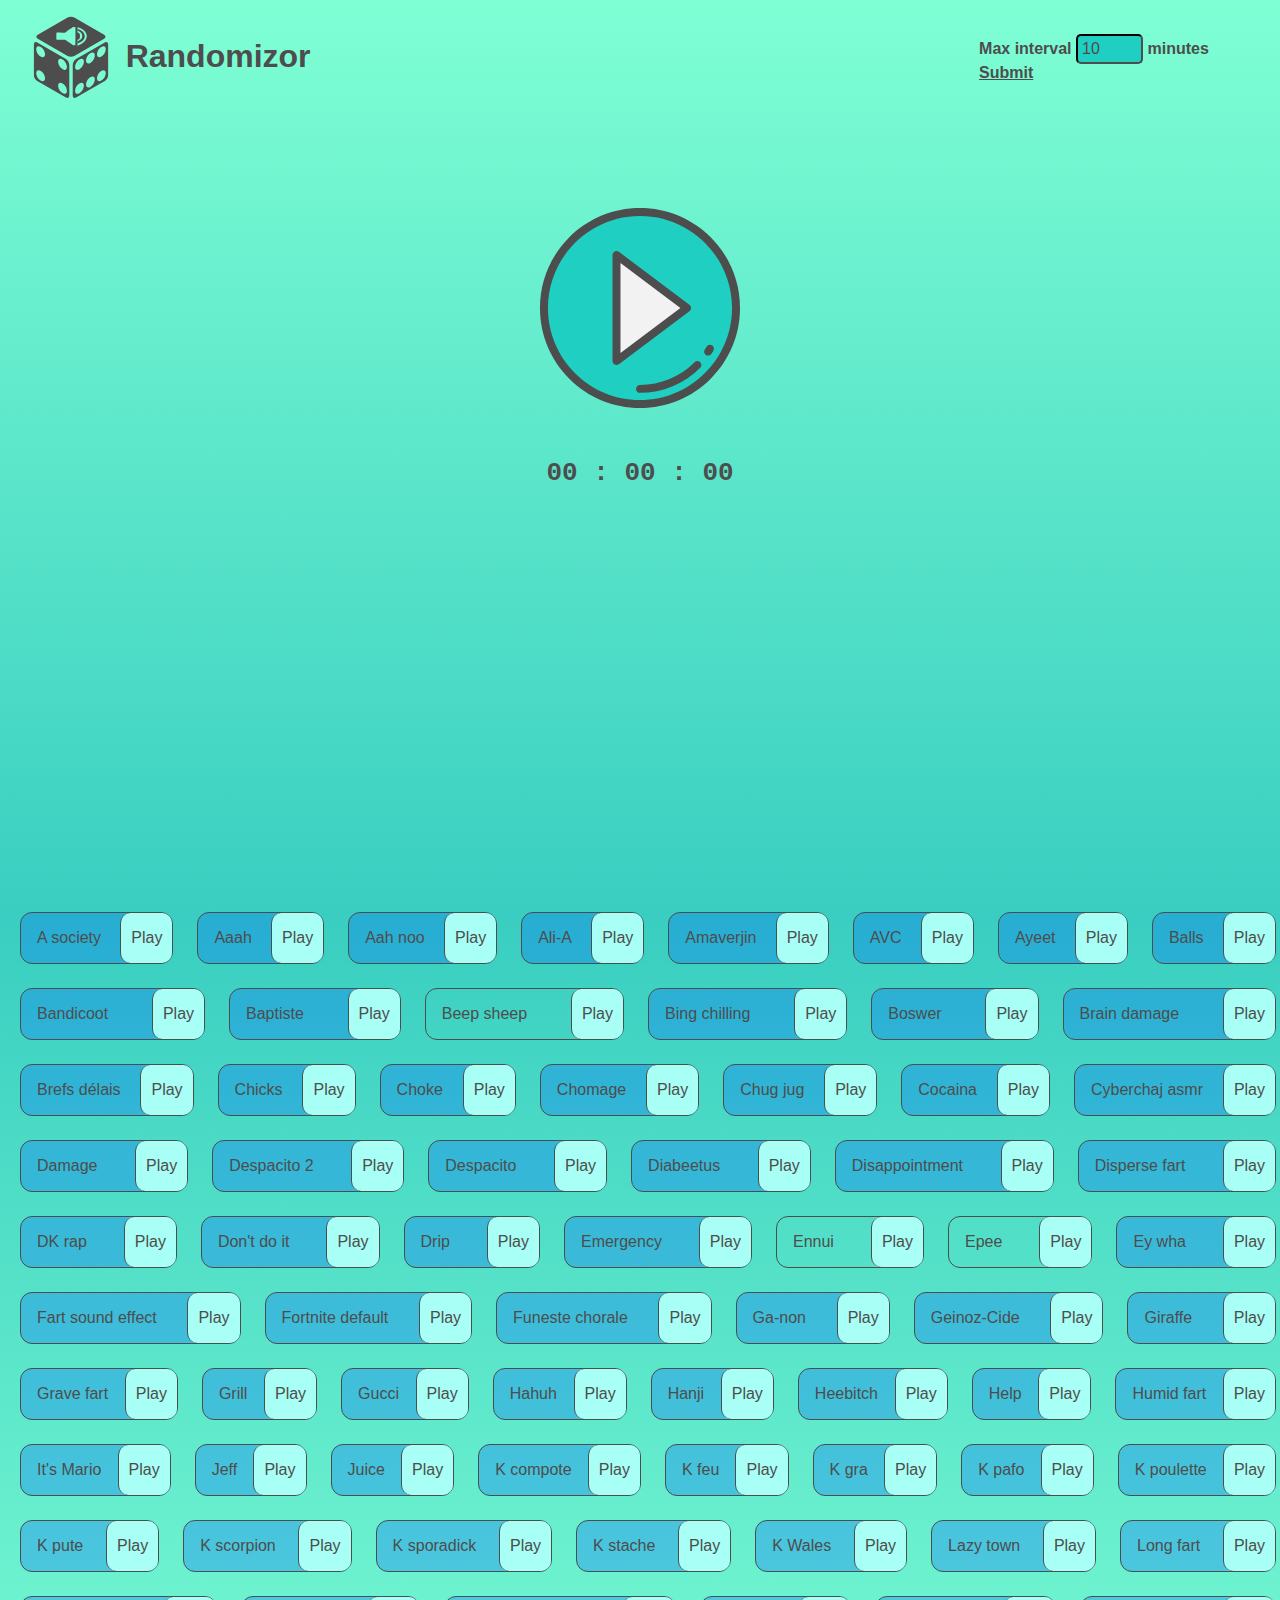
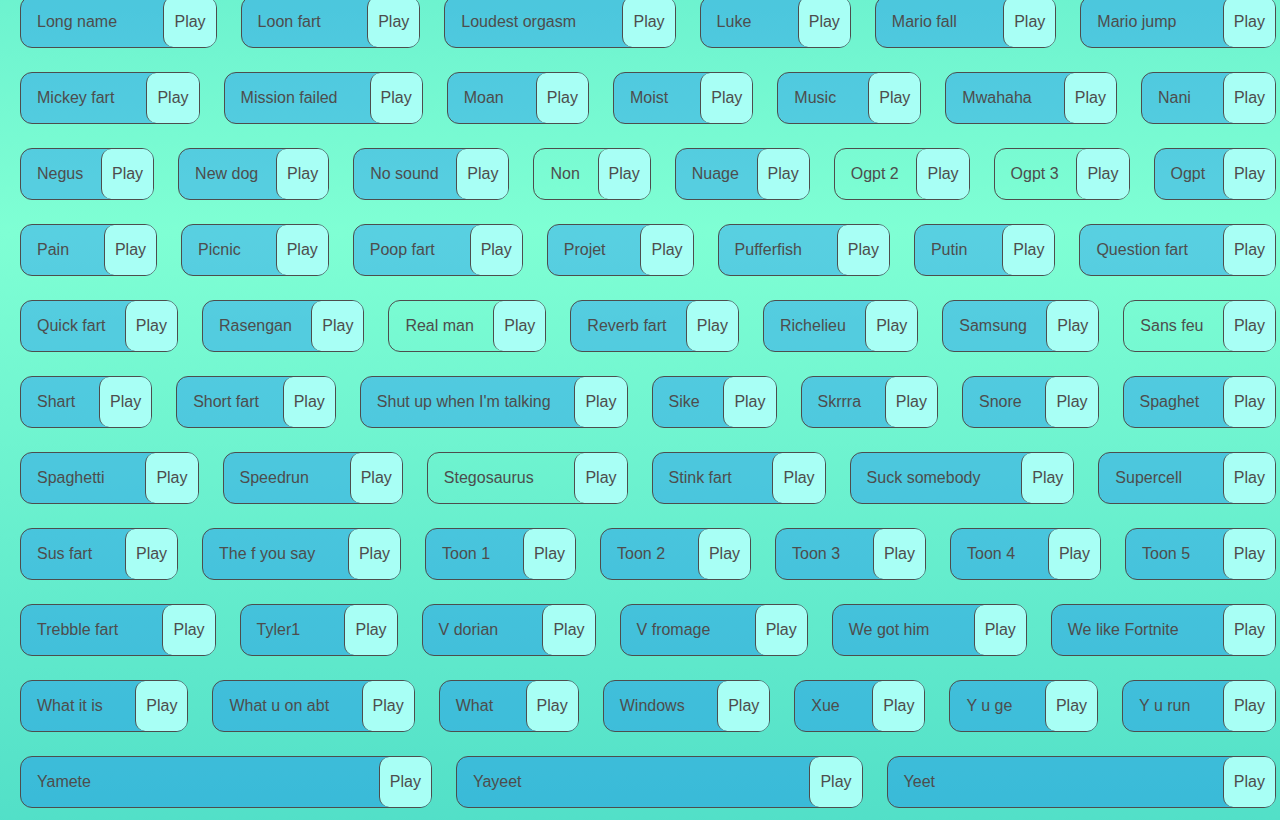
==== commit aac157a4: "submission online test" ====
--- a/index.html
+++ b/index.html
@@ -23,14 +23,15 @@
         <div id="leftBlock">
             <svg id="websiteLogo" width="368.64pt" height="368.64pt" viewBox="0 0 368.64 368.64">
                 <path id="shape0" transform="matrix(0.72 0 0 0.72 47.52432 32.23008)" fill="#4d4d4d" stroke="#4d4d4d" stroke-opacity="0" stroke-width="7.83" stroke-linecap="square" stroke-linejoin="bevel" d="M189.754 0C183.578 0 177.401 1.384 172.617 4.152L19.864 92.512C10.294 98.048 10.294 106.802 19.864 112.338L172.617 200.698C182.187 206.234 197.32 206.234 206.889 200.698L359.642 112.338C369.212 106.803 369.212 98.048 359.642 92.513L206.889 4.153C202.104 1.383 195.929 -1.42109e-14 189.754 0ZM213.51 55.2793C220.154 54.4161 213.756 53.3803 225.494 53.736C281.739 68.7347 290.674 124.321 223.619 148.486C220.005 148.031 216.212 145.458 213.444 143.497C209.857 146.322 205.118 147.097 200.838 145.625C187.351 136.92 180.614 131.61 160.213 118.353C153.212 118.339 152.615 117.808 134.9 118.385C110.659 118.681 116.971 116.296 115.032 113.957C115.167 95.3742 114.836 97.948 115.032 88.4311C116.039 83.2369 112.438 79.4541 124.159 80.7032C125.842 79.9943 140.529 81.817 159.244 81.486C180.965 66.3302 192.904 58.6962 199.917 53.1268C207.614 50.8455 213.215 55.3 213.51 55.2793ZM9.664 129.076C3.911 128.921 0 133.412 0 141.356L0 299.052C0 310.104 7.57 323.215 17.14 328.742L164.07 413.59C173.64 419.116 181.21 414.746 181.21 403.695L181.21 245.996C181.21 234.944 173.64 221.836 164.07 216.308L17.14 131.461C14.45 129.906 11.915 129.134 9.664 129.074ZM370.437 129.078C368.187 129.138 365.654 129.908 362.963 131.463L216.028 216.31C206.458 221.837 198.888 234.948 198.888 246L198.888 403.7C198.888 414.75 206.458 419.118 216.028 413.59L362.964 328.746C372.534 323.219 380.101 310.11 380.101 299.058L380.101 141.358C380.101 133.416 376.191 128.926 370.437 129.08ZM23.291 151.006C30.2579 150.523 38.8617 155.47 45.8455 163.975C52.8293 172.479 57.126 183.242 57.109 192.189C57.1184 201.133 52.8319 206.923 45.8664 207.374C38.9009 207.825 30.3164 202.868 23.351 194.375C16.3856 185.881 12.0993 175.142 12.109 166.209C12.0924 157.28 16.3534 151.487 23.291 151.006ZM356.811 151.006C363.749 151.487 368.011 157.28 367.994 166.209C367.979 180.013 357.91 197.001 345.494 204.169C333.078 211.337 323.009 205.976 322.994 192.189C322.977 183.242 327.274 172.479 334.258 163.975C341.241 155.47 349.845 150.523 356.812 151.006ZM300.811 183.338C307.749 183.819 312.011 189.612 311.994 198.541C311.979 212.345 301.91 229.333 289.494 236.501C277.078 243.669 267.009 238.308 266.994 224.521C266.977 215.574 271.274 204.811 278.258 196.307C285.241 187.802 293.845 182.855 300.812 183.338ZM135.291 215.67C142.258 215.187 150.861 220.135 157.845 228.639C164.828 237.144 169.125 247.906 169.108 256.853C169.117 265.797 164.831 271.587 157.865 272.038C150.9 272.489 142.315 267.532 135.35 259.039C128.385 250.545 124.098 239.806 124.108 230.873C124.091 221.944 128.352 216.151 135.29 215.67ZM244.811 215.67C251.749 216.151 256.011 221.944 255.994 230.873C255.979 244.677 245.91 261.665 233.494 268.833C221.078 276.001 211.009 270.64 210.994 256.853C210.977 247.906 215.274 237.143 222.258 228.639C229.241 220.134 237.845 215.187 244.812 215.67ZM23.292 273.716C30.259 273.233 38.8628 278.181 45.8463 286.686C52.8299 295.191 57.1263 305.953 57.109 314.9C57.1184 323.844 52.8319 329.634 45.8664 330.085C38.9009 330.536 30.3164 325.579 23.351 317.086C16.3856 308.592 12.0993 297.853 12.109 288.92C12.0921 279.991 16.3531 274.197 23.291 273.716ZM356.812 273.716C363.75 274.197 368.011 279.991 367.994 288.92C367.979 302.724 357.91 319.712 345.494 326.88C333.078 334.048 323.009 328.687 322.994 314.9C322.977 305.953 327.273 295.19 334.257 286.685C341.241 278.18 349.845 273.233 356.812 273.716ZM300.812 306.048C307.75 306.529 312.011 312.323 311.994 321.253C311.979 335.057 301.91 352.045 289.494 359.213C277.078 366.381 267.009 361.02 266.994 347.233C266.977 338.286 271.274 327.523 278.258 319.019C285.241 310.514 293.845 305.567 300.812 306.05ZM135.292 338.378C142.259 337.895 150.863 342.843 157.846 351.348C164.83 359.853 169.126 370.615 169.109 379.562C169.118 388.506 164.832 394.296 157.866 394.747C150.901 395.198 142.316 390.241 135.351 381.748C128.386 373.254 124.099 362.515 124.109 353.582C124.092 344.653 128.353 338.86 135.291 338.379ZM244.812 338.378C251.75 338.859 256.011 344.653 255.994 353.583C255.979 367.387 245.91 384.375 233.494 391.543C221.078 398.711 211.009 393.35 210.994 379.563C210.977 370.616 215.274 359.853 222.258 351.349C229.241 342.844 237.845 337.897 244.812 338.38Z"/>
-                <path id="shape1" transform="translate(204.448054295061, 74.0938393944071)" fill="none" stroke="#4d4d4d" stroke-width="7.8336" stroke-linecap="square" stroke-linejoin="miter" stroke-miterlimit="2" d="M0.107972 0L0 61.3433"/><path id="shape2" transform="translate(207.55610095864, 94.4044248101122)" fill="none" stroke="#4d4d4d" stroke-width="7.8336" stroke-linecap="square" stroke-linejoin="bevel" d="M0.00653283 0C8.28246 0.200415 7.6193 18.4845 0.257358 18.7226C0.238861 18.6877 -0.0463704 6.30272 0.00653283 0Z"/>
+                <path id="shape1" transform="translate(204.448054295061, 74.0938393944071)" fill="none" stroke="#4d4d4d" stroke-width="7.8336" stroke-linecap="square" stroke-linejoin="miter" stroke-miterlimit="2" d="M0.107972 0L0 61.3433"/>
+                <path id="shape2" transform="translate(207.55610095864, 94.4044248101122)" fill="none" stroke="#4d4d4d" stroke-width="7.8336" stroke-linecap="square" stroke-linejoin="bevel" d="M0.00653283 0C8.28246 0.200415 7.6193 18.4845 0.257358 18.7226C0.238861 18.6877 -0.0463704 6.30272 0.00653283 0Z"/>
                 <path id="shape3" transform="translate(208.228807225815, 77.0039307387558)" fill="#4d4d4d" fill-rule="evenodd" d="M0.381842 0L0.381842 6.36396C13.7208 11.8213 17.3557 18.6585 17.5645 25.4558C17.7438 30.1233 18.443 38.4018 0.381842 45.9478L0 53.8391C26.8237 43.0384 25.7532 33.4186 26.9832 26.7286C25.877 20.9139 25.6287 7.09795 0.381842 0Z"/>
                 <rect id="secretButton" x="0" y="0" width="260pt" height="260pt" style="fill-opacity:0;"></rect>
             </svg>
             <h1>Randomizor</h1>
         </div>
 
-        <label id="rightBlock" for="interval">Max interval <input type="number" id="interval" name="interval" min="1" max="10" value="10"> minutes</label>
+        <label id="rightBlock" for="interval">Max interval <input type="number" id="interval" name="interval" min="1" max="10" value="10"> minutes<br/><a href="./submisson.html">Submit</a></label>
     </div>
 
     <div id="main">
--- a/style.css
+++ b/style.css
@@ -142,4 +142,8 @@
 
 input:placeholder-shown {
     background-color: rgb(209, 106, 106);
+}
+
+a:hover {
+    color: #1FCFC1;
 }